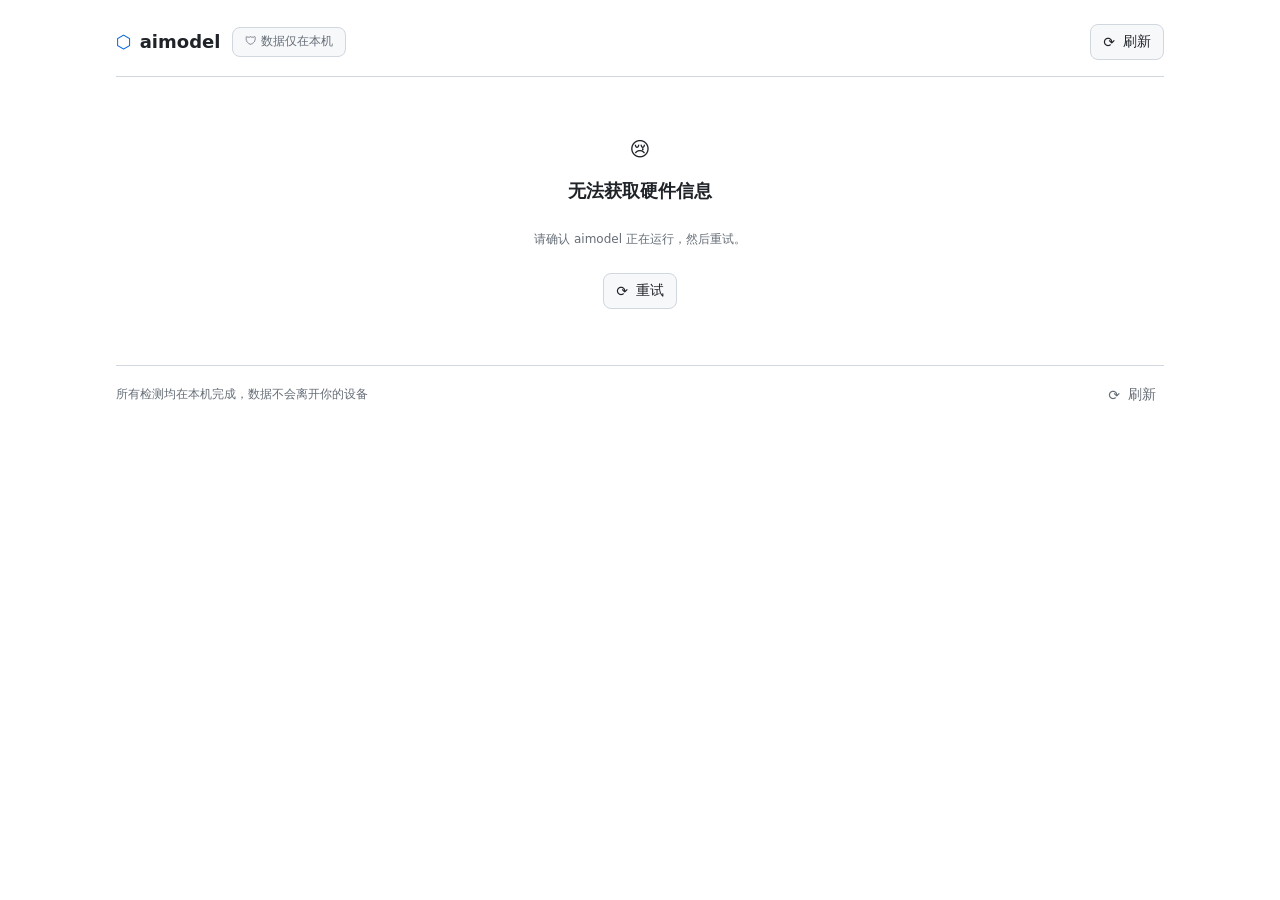
==== product/web/index.html @ aad2853d "refactor: 按「变与不变」分三层目录——.role-system/（不变）+ product/（变） 本仓库的主要目的是角色系统本身，product/ 只是它的第一个用例。原先 不变层（age" ====
<!doctype html>
<html lang="zh-CN">
    <head>
        <meta charset="UTF-8" />
        <meta name="viewport" content="width=device-width, initial-scale=1" />
        <meta name="color-scheme" content="dark light" />
        <title>aimodel · 我的电脑配置</title>
        <link rel="stylesheet" href="styles.css" />
    </head>
    <body>
        <div class="app">
            <header class="topbar">
                <div class="brand">
                    <span class="brand-mark" aria-hidden="true">⬡</span>
                    <span>aimodel</span>
                </div>
                <span class="badge-privacy">
                    <span aria-hidden="true">🛡</span>
                    数据仅在本机
                </span>
                <span class="topbar-spacer"></span>
                <button class="btn" id="refresh" type="button">
                    <span class="btn-icon" aria-hidden="true">⟳</span>
                    <span class="btn-text">刷新</span>
                </button>
                <!-- 屏幕阅读器播报（design-system §7） -->
                <span class="sr-only" id="live" role="status" aria-live="polite">正在检测你的电脑配置…</span>
            </header>

            <main id="content" class="grid" aria-busy="true">
                <!-- 首屏骨架屏 / 报告卡片由 app.js 渲染 -->
            </main>

            <footer class="footer">
                <span id="os-line">所有检测均在本机完成，数据不会离开你的设备</span>
                <button class="btn btn-quiet" id="refresh-footer" type="button">
                    <span class="btn-icon" aria-hidden="true">⟳</span>
                    <span class="btn-text">刷新</span>
                </button>
            </footer>
        </div>
        <script src="app.js"></script>
    </body>
</html>
---- product/web/styles.css ----
/* aimodel 设计系统实现（design/design-system.md）
   所有颜色/间距/圆角走 CSS 变量，脚本只切换类名，不内联硬编码颜色。 */

:root {
    --bg: #0e1116;
    --surface: #161b22;
    --border: #262c36;
    --text: #e6edf3;
    --text-muted: #8b949e;
    --accent: #2f81f7;
    --success: #3fb950;
    --warn: #d29922;
    --danger: #f85149;

    --space-1: 4px;
    --space-2: 8px;
    --space-3: 12px;
    --space-4: 16px;
    --space-6: 24px;
    --space-8: 32px;

    --radius-card: 12px;
    --radius-control: 8px;

    --font-sans: system-ui, -apple-system, 'PingFang SC', 'Microsoft YaHei', sans-serif;
    --font-mono: ui-monospace, Consolas, monospace;
}

@media (prefers-color-scheme: light) {
    :root {
        --bg: #ffffff;
        --surface: #f6f8fa;
        --border: #d0d7de;
        --text: #1f2328;
        --text-muted: #656d76;
        --accent: #0969da;
        --success: #1a7f37;
        --warn: #9a6700;
        --danger: #cf222e;
    }
}

* {
    box-sizing: border-box;
}

html,
body {
    margin: 0;
    padding: 0;
    background: var(--bg);
    color: var(--text);
    font-family: var(--font-sans);
    font-size: 14px;
    line-height: 1.6;
}

.app {
    max-width: 1080px;
    margin: 0 auto;
    padding: var(--space-6) var(--space-4) var(--space-8);
}

/* ---- 顶栏 ---- */
.topbar {
    display: flex;
    align-items: center;
    gap: var(--space-3);
    flex-wrap: wrap;
    padding-bottom: var(--space-4);
    border-bottom: 1px solid var(--border);
}

.brand {
    display: flex;
    align-items: center;
    gap: var(--space-2);
    font-size: 18px;
    font-weight: 600;
}

.brand-mark {
    color: var(--accent);
}

.badge-privacy {
    display: inline-flex;
    align-items: center;
    gap: var(--space-1);
    padding: var(--space-1) var(--space-3);
    border: 1px solid var(--border);
    border-radius: var(--radius-control);
    background: var(--surface);
    color: var(--text-muted);
    font-size: 12px;
}

.topbar-spacer {
    flex: 1 1 auto;
}

.btn {
    display: inline-flex;
    align-items: center;
    gap: var(--space-2);
    padding: var(--space-2) var(--space-3);
    border: 1px solid var(--border);
    border-radius: var(--radius-control);
    background: var(--surface);
    color: var(--text);
    font-family: inherit;
    font-size: 14px;
    cursor: pointer;
}

.btn:hover {
    border-color: var(--accent);
}

.btn:focus-visible {
    outline: 2px solid var(--accent);
    outline-offset: 2px;
}

.btn:disabled {
    cursor: default;
    color: var(--text-muted);
}

.btn-quiet {
    border: none;
    background: transparent;
    color: var(--text-muted);
    padding: var(--space-1) var(--space-2);
}

.spinner {
    display: inline-block;
    width: 14px;
    height: 14px;
    border: 2px solid var(--border);
    border-top-color: var(--accent);
    border-radius: 50%;
    animation: spin 0.8s linear infinite;
}

@keyframes spin {
    to {
        transform: rotate(360deg);
    }
}

.sr-only {
    position: absolute;
    width: 1px;
    height: 1px;
    overflow: hidden;
    clip: rect(0 0 0 0);
    white-space: nowrap;
}

/* ---- 网格与卡片 ---- */
.grid {
    display: grid;
    grid-template-columns: 1fr;
    gap: var(--space-4);
    margin-top: var(--space-6);
}

@media (min-width: 768px) {
    .grid {
        grid-template-columns: repeat(2, minmax(0, 1fr));
    }
}

.card {
    background: var(--surface);
    border: 1px solid var(--border);
    border-radius: var(--radius-card);
    padding: var(--space-4);
}

.card.is-refreshing {
    opacity: 0.6;
}

.card-title {
    display: flex;
    align-items: center;
    gap: var(--space-2);
    margin: 0 0 var(--space-3);
    font-size: 14px;
    font-weight: 600;
}

.card-icon {
    color: var(--accent);
}

.card-main {
    font-size: 16px;
    font-weight: 600;
    font-variant-numeric: tabular-nums;
}

.card-detail {
    color: var(--text-muted);
    font-size: 12px;
    font-variant-numeric: tabular-nums;
}

.list {
    display: flex;
    flex-direction: column;
    gap: var(--space-3);
}

.row {
    display: flex;
    align-items: baseline;
    justify-content: space-between;
    gap: var(--space-3);
}

.row-label {
    font-variant-numeric: tabular-nums;
    overflow: hidden;
    text-overflow: ellipsis;
    white-space: nowrap;
}

.row-value {
    color: var(--text-muted);
    font-size: 12px;
    font-variant-numeric: tabular-nums;
    white-space: nowrap;
}

.row-note {
    color: var(--warn);
    font-size: 12px;
}

.scroll-area {
    max-height: 168px;
    overflow-y: auto;
}

.mono {
    font-family: var(--font-mono);
}

/* ---- 进度条 ---- */
.bar {
    height: 8px;
    margin-top: var(--space-2);
    border-radius: 999px;
    background: var(--border);
    overflow: hidden;
}

.bar-fill {
    height: 100%;
    border-radius: 999px;
    background: var(--accent);
}

.bar-fill.is-warn {
    background: var(--warn);
}

.bar-fill.is-danger {
    background: var(--danger);
}

/* ---- 状态点 ---- */
.dot {
    display: inline-block;
    width: 8px;
    height: 8px;
    margin-right: var(--space-2);
    border-radius: 50%;
    background: var(--text-muted);
}

.dot.is-ok {
    background: var(--success);
}

.dot.is-busy {
    background: var(--accent);
}

.dot.is-bad {
    background: var(--danger);
}

/* ---- 空态 / 错误态 / 骨架屏 ---- */
.state {
    display: flex;
    flex-direction: column;
    align-items: center;
    justify-content: center;
    gap: var(--space-2);
    padding: var(--space-4) var(--space-2);
    color: var(--text-muted);
    text-align: center;
}

.state-icon {
    font-size: 20px;
}

.skeleton-line {
    height: 12px;
    width: 100%;
    margin-bottom: var(--space-2);
    border-radius: var(--radius-control);
    background: var(--border);
    animation: pulse 1.2s ease-in-out infinite;
}

.skeleton-line.is-short {
    width: 60%;
}

.skeleton-block {
    background: var(--surface);
    border: 1px solid var(--border);
    border-radius: var(--radius-card);
    padding: var(--space-4);
}

@keyframes pulse {
    0%,
    100% {
        opacity: 1;
    }
    50% {
        opacity: 0.45;
    }
}

/* ---- 全局错误态 ---- */
.global-error {
    grid-column: 1 / -1;
    display: flex;
    flex-direction: column;
    align-items: center;
    gap: var(--space-3);
    padding: var(--space-8) var(--space-4);
    text-align: center;
}

.global-error-title {
    margin: 0;
    font-size: 18px;
    font-weight: 600;
}

/* ---- 页脚 ---- */
.footer {
    display: flex;
    align-items: center;
    justify-content: space-between;
    gap: var(--space-3);
    flex-wrap: wrap;
    margin-top: var(--space-6);
    padding-top: var(--space-4);
    border-top: 1px solid var(--border);
    color: var(--text-muted);
    font-size: 12px;
}
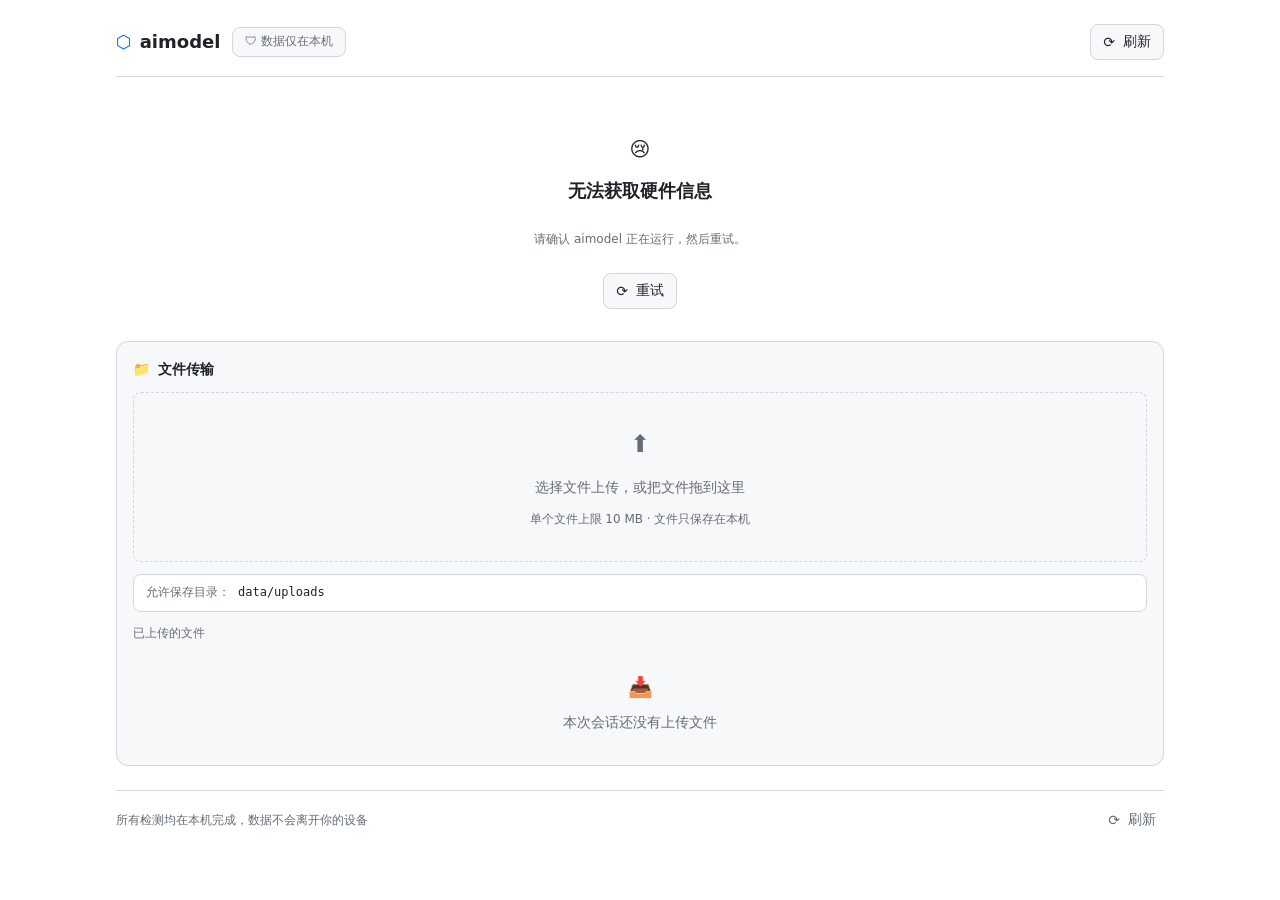
==== commit 7519a538: "feat(file-transfer): 补齐文件传输界面（拖放上传 / 下载列表） 上一提交仅落地了文件传输服务端与 HTTP 接口，界面一直缺失。 本次按 design/file-transfer" ====
--- a/product/web/index.html
+++ b/product/web/index.html
@@ -31,6 +31,17 @@
                 <!-- 首屏骨架屏 / 报告卡片由 app.js 渲染 -->
             </main>
 
+            <!-- 文件传输（design/file-transfer-ui.md）：工具栏/附加功能分组 -->
+            <section class="card" id="transfer" aria-labelledby="transfer-title">
+                <h2 class="card-title" id="transfer-title">
+                    <span class="card-icon" aria-hidden="true">📁</span>
+                    文件传输
+                </h2>
+                <div class="list" id="transfer-body">
+                    <!-- 拖放区 / 上传状态 / 保存位置 / 下载列表由 app.js 渲染 -->
+                </div>
+            </section>
+
             <footer class="footer">
                 <span id="os-line">所有检测均在本机完成，数据不会离开你的设备</span>
                 <button class="btn btn-quiet" id="refresh-footer" type="button">
--- a/product/web/styles.css
+++ b/product/web/styles.css
@@ -371,3 +371,107 @@
     color: var(--text-muted);
     font-size: 12px;
 }
+
+/* ---- 文件传输（design/file-transfer-ui.md）---- */
+
+/* 拖放区：虚线上边框的空状态容器，dragover 时高亮 */
+.dropzone {
+    display: flex;
+    flex-direction: column;
+    align-items: center;
+    gap: var(--space-3);
+    padding: var(--space-8) var(--space-4);
+    border: 1px dashed var(--border);
+    border-radius: var(--radius-control);
+    color: var(--text-muted);
+    text-align: center;
+    transition: border-color 0.15s ease, background 0.15s ease;
+}
+
+.dropzone.is-over {
+    border-color: var(--accent);
+    color: var(--text);
+}
+
+.dropzone-icon {
+    font-size: 24px;
+}
+
+.dropzone-hint {
+    font-size: 12px;
+}
+
+/* 已选文件条：文件名 + 体积，右侧留给操作按钮 */
+.file-row {
+    display: flex;
+    align-items: center;
+    justify-content: space-between;
+    gap: var(--space-3);
+    flex-wrap: wrap;
+}
+
+.file-name {
+    overflow: hidden;
+    text-overflow: ellipsis;
+    white-space: nowrap;
+    font-variant-numeric: tabular-nums;
+}
+
+/* 上传状态：成功/失败均用文案 + 语义色，不暴露服务端内部细节 */
+.upload-status {
+    display: flex;
+    align-items: baseline;
+    gap: var(--space-2);
+    font-size: 12px;
+}
+
+.upload-status.is-ok {
+    color: var(--success);
+}
+
+.upload-status.is-bad {
+    color: var(--danger);
+}
+
+.upload-status.is-busy {
+    color: var(--text-muted);
+}
+
+/* 下载列表：每行一个已上传文件 + 下载按钮 */
+.download-row {
+    display: flex;
+    align-items: center;
+    justify-content: space-between;
+    gap: var(--space-3);
+    flex-wrap: wrap;
+}
+
+/* 保存位置提示：只显示授权目录名，不展示绝对路径（界面稿 §2、§6） */
+.saved-place {
+    display: flex;
+    align-items: baseline;
+    gap: var(--space-2);
+    padding: var(--space-2) var(--space-3);
+    border: 1px solid var(--border);
+    border-radius: var(--radius-control);
+    background: var(--bg);
+    font-size: 12px;
+    color: var(--text-muted);
+}
+
+.saved-place-label {
+    flex: none;
+}
+
+.saved-place-value {
+    color: var(--text);
+    font-family: var(--font-mono);
+    overflow: hidden;
+    text-overflow: ellipsis;
+    white-space: nowrap;
+}
+
+.btn-sm {
+    padding: var(--space-1) var(--space-3);
+    font-size: 12px;
+}
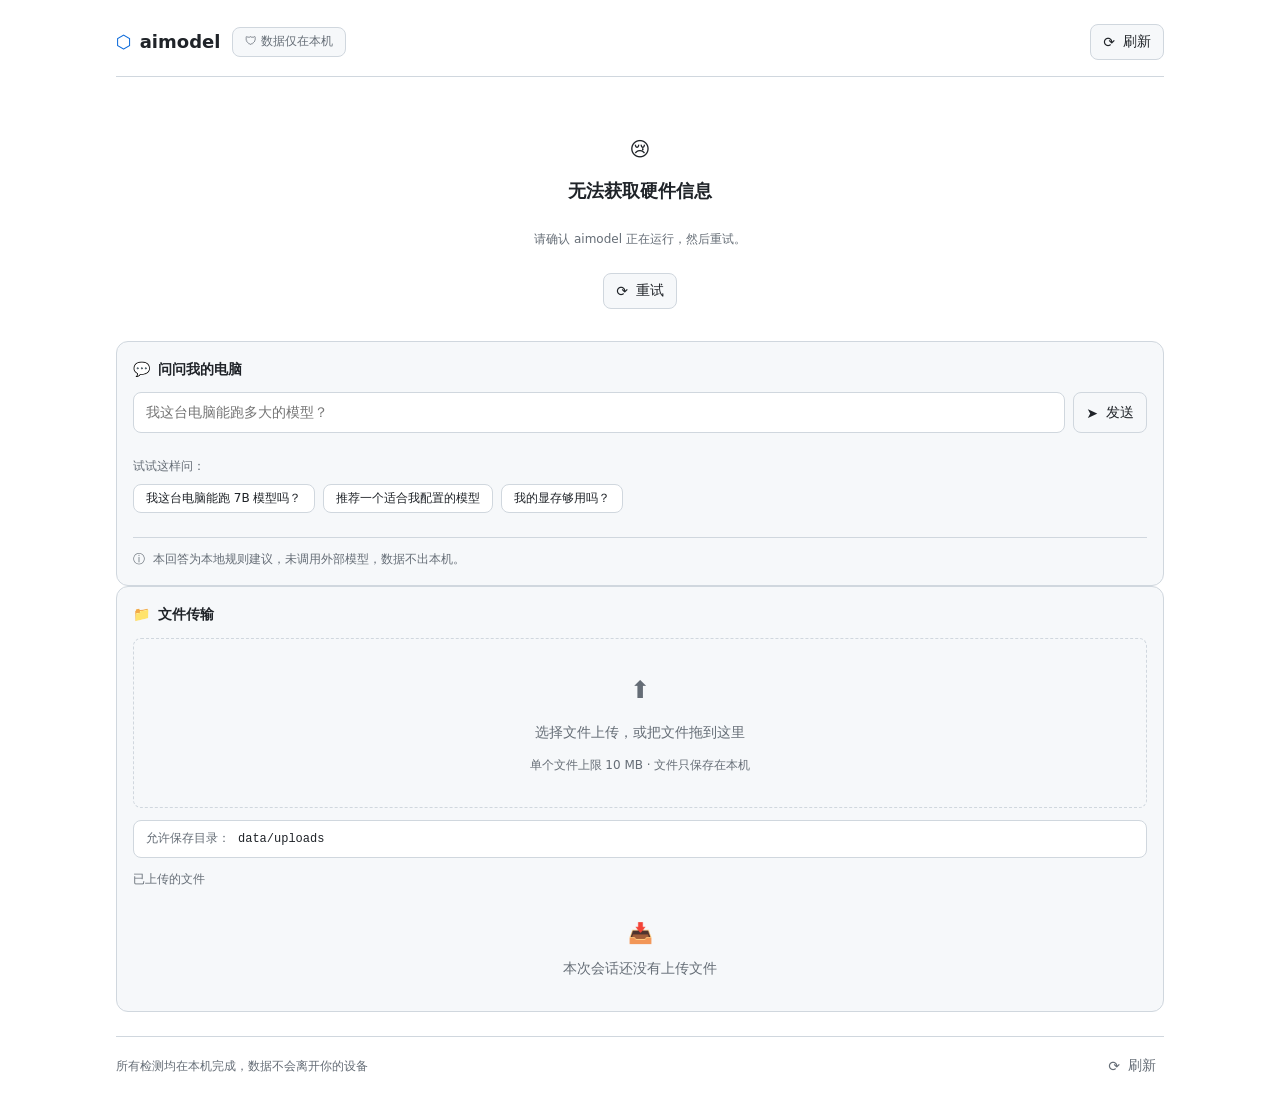
==== commit 0a9f94c1: "feat(chat): 新增本地规则式「问问我的电脑」建议能力 按 G1→G3 门禁补齐聊天系统的实现与留痕（PRD/契约此前已就位）：  后端（C++11，无外部依赖） - 新增 include/a" ====
--- a/product/web/index.html
+++ b/product/web/index.html
@@ -31,6 +31,17 @@
                 <!-- 首屏骨架屏 / 报告卡片由 app.js 渲染 -->
             </main>
 
+            <!-- 聊天/推荐（design/screens/chat-recommend.md）：看完配置后自然发问 -->
+            <section class="card" id="chat" aria-labelledby="chat-title">
+                <h2 class="card-title" id="chat-title">
+                    <span class="card-icon" aria-hidden="true">💬</span>
+                    问问我的电脑
+                </h2>
+                <div class="list" id="chat-body">
+                    <!-- 输入框 / 快捷问题 / 结果由 app.js 渲染 -->
+                </div>
+            </section>
+
             <!-- 文件传输（design/file-transfer-ui.md）：工具栏/附加功能分组 -->
             <section class="card" id="transfer" aria-labelledby="transfer-title">
                 <h2 class="card-title" id="transfer-title">
--- a/product/web/styles.css
+++ b/product/web/styles.css
@@ -475,3 +475,163 @@
     padding: var(--space-1) var(--space-3);
     font-size: 12px;
 }
+
+/* ---- 聊天/推荐（design/screens/chat-recommend.md）---- */
+
+/* 输入区：输入框 + 发送按钮 */
+.chat-composer {
+    display: flex;
+    gap: var(--space-2);
+    align-items: stretch;
+}
+
+.chat-input {
+    flex: 1 1 auto;
+    min-width: 0;
+    padding: var(--space-2) var(--space-3);
+    border: 1px solid var(--border);
+    border-radius: var(--radius-control);
+    background: var(--bg);
+    color: var(--text);
+    font: inherit;
+    font-size: 14px;
+}
+
+.chat-input:focus {
+    outline: 2px solid var(--accent);
+    outline-offset: 1px;
+}
+
+.chat-send {
+    flex: none;
+}
+
+/* 快捷问题：降低首用门槛 */
+.chat-examples {
+    margin-top: var(--space-3);
+}
+
+.chat-examples-label {
+    font-size: 12px;
+    color: var(--text-muted);
+    margin-bottom: var(--space-2);
+}
+
+.chat-chips {
+    display: flex;
+    flex-wrap: wrap;
+    gap: var(--space-2);
+}
+
+.chip {
+    padding: var(--space-1) var(--space-3);
+    border: 1px solid var(--border);
+    border-radius: var(--radius-control);
+    background: var(--bg);
+    color: var(--text);
+    font: inherit;
+    font-size: 12px;
+    cursor: pointer;
+}
+
+.chip:hover {
+    border-color: var(--accent);
+}
+
+.chip:focus-visible {
+    outline: 2px solid var(--accent);
+    outline-offset: 1px;
+}
+
+/* 结果区 */
+.chat-result {
+    margin-top: var(--space-4);
+    display: flex;
+    flex-direction: column;
+    gap: var(--space-3);
+}
+
+/* 分类徽标：色 + 文字并存（design-system §7） */
+.chat-badge {
+    align-self: flex-start;
+    padding: var(--space-1) var(--space-3);
+    border-radius: var(--radius-control);
+    border: 1px solid var(--border);
+    font-size: 13px;
+    font-weight: 600;
+}
+
+.chat-badge.is-ok {
+    color: var(--success);
+    border-color: var(--success);
+}
+
+.chat-badge.is-warn {
+    color: var(--warn);
+    border-color: var(--warn);
+}
+
+.chat-badge.is-bad {
+    color: var(--danger);
+    border-color: var(--danger);
+}
+
+.chat-reason {
+    margin: 0;
+    line-height: 1.7;
+    color: var(--text);
+}
+
+.chat-section-title {
+    font-size: 12px;
+    color: var(--text-muted);
+    margin-top: var(--space-2);
+}
+
+.chat-steps {
+    margin: 0;
+    padding-left: var(--space-6);
+    display: flex;
+    flex-direction: column;
+    gap: var(--space-2);
+}
+
+.chat-step-title {
+    font-weight: 600;
+}
+
+.chat-step-detail {
+    font-size: 12px;
+    color: var(--text-muted);
+}
+
+.chat-step-action {
+    font-size: 13px;
+    line-height: 1.6;
+}
+
+.chat-error {
+    margin-top: var(--space-4);
+    display: flex;
+    flex-direction: column;
+    align-items: center;
+    gap: var(--space-2);
+    text-align: center;
+}
+
+/* 隐私说明：常驻结果区底部 */
+.chat-privacy {
+    margin-top: var(--space-3);
+    padding-top: var(--space-3);
+    border-top: 1px solid var(--border);
+    display: flex;
+    align-items: baseline;
+    gap: var(--space-2);
+    font-size: 12px;
+    color: var(--text-muted);
+}
+
+.chat-privacy-icon {
+    flex: none;
+}
+
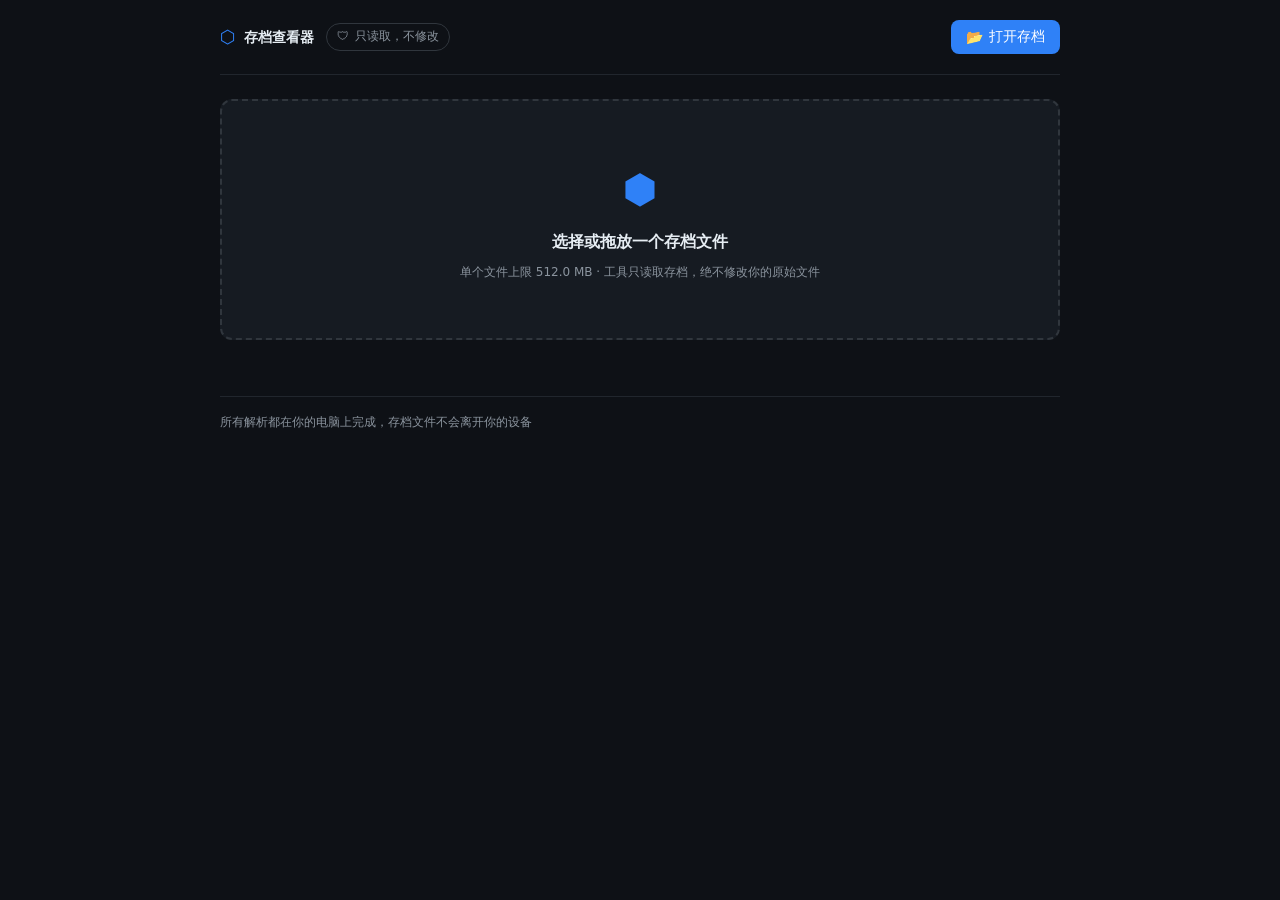
==== commit 469db1b1: "feat(save-inspector): 实现核心解析库、本地服务与界面，G2 合入门禁放行 三个实现角色并行产出（目录互不重叠），reviewer 按分工种清单审查后放行 G2。 `.role-s" ====
--- a/product/web/index.html
+++ b/product/web/index.html
@@ -4,7 +4,7 @@
         <meta charset="UTF-8" />
         <meta name="viewport" content="width=device-width, initial-scale=1" />
         <meta name="color-scheme" content="dark light" />
-        <title>aimodel · 我的电脑配置</title>
+        <title>存档查看器 · 看懂你的存档</title>
         <link rel="stylesheet" href="styles.css" />
     </head>
     <body>
@@ -12,53 +12,27 @@
             <header class="topbar">
                 <div class="brand">
                     <span class="brand-mark" aria-hidden="true">⬡</span>
-                    <span>aimodel</span>
+                    <span>存档查看器</span>
                 </div>
                 <span class="badge-privacy">
                     <span aria-hidden="true">🛡</span>
-                    数据仅在本机
+                    只读取，不修改
                 </span>
                 <span class="topbar-spacer"></span>
-                <button class="btn" id="refresh" type="button">
-                    <span class="btn-icon" aria-hidden="true">⟳</span>
-                    <span class="btn-text">刷新</span>
+                <button class="btn" id="open-btn" type="button">
+                    <span class="btn-icon" aria-hidden="true">📂</span>
+                    <span class="btn-text">打开存档</span>
                 </button>
-                <!-- 屏幕阅读器播报（design-system §7） -->
-                <span class="sr-only" id="live" role="status" aria-live="polite">正在检测你的电脑配置…</span>
+                <span class="sr-only" id="live" role="status" aria-live="polite"></span>
             </header>
 
-            <main id="content" class="grid" aria-busy="true">
-                <!-- 首屏骨架屏 / 报告卡片由 app.js 渲染 -->
+            <!-- 未选择文件：首屏空态（设计稿 slot-list.md §2） -->
+            <main id="stage" class="stage">
+                <!-- 由 app.js 渲染 -->
             </main>
 
-            <!-- 聊天/推荐（design/screens/chat-recommend.md）：看完配置后自然发问 -->
-            <section class="card" id="chat" aria-labelledby="chat-title">
-                <h2 class="card-title" id="chat-title">
-                    <span class="card-icon" aria-hidden="true">💬</span>
-                    问问我的电脑
-                </h2>
-                <div class="list" id="chat-body">
-                    <!-- 输入框 / 快捷问题 / 结果由 app.js 渲染 -->
-                </div>
-            </section>
-
-            <!-- 文件传输（design/file-transfer-ui.md）：工具栏/附加功能分组 -->
-            <section class="card" id="transfer" aria-labelledby="transfer-title">
-                <h2 class="card-title" id="transfer-title">
-                    <span class="card-icon" aria-hidden="true">📁</span>
-                    文件传输
-                </h2>
-                <div class="list" id="transfer-body">
-                    <!-- 拖放区 / 上传状态 / 保存位置 / 下载列表由 app.js 渲染 -->
-                </div>
-            </section>
-
             <footer class="footer">
-                <span id="os-line">所有检测均在本机完成，数据不会离开你的设备</span>
-                <button class="btn btn-quiet" id="refresh-footer" type="button">
-                    <span class="btn-icon" aria-hidden="true">⟳</span>
-                    <span class="btn-text">刷新</span>
-                </button>
+                <span>所有解析都在你的电脑上完成，存档文件不会离开你的设备</span>
             </footer>
         </div>
         <script src="app.js"></script>
--- a/product/web/styles.css
+++ b/product/web/styles.css
@@ -1,637 +1,327 @@
-/* aimodel 设计系统实现（design/design-system.md）
-   所有颜色/间距/圆角走 CSS 变量，脚本只切换类名，不内联硬编码颜色。 */
+/* 存档查看器样式
+ * 设计系统：design/design-system.md
+ * 色彩/字号/间距均按该文档；语义色必须与文字同时出现，不单靠颜色传达状态。
+ */
 
 :root {
-    --bg: #0e1116;
-    --surface: #161b22;
-    --border: #262c36;
-    --text: #e6edf3;
-    --text-muted: #8b949e;
-    --accent: #2f81f7;
-    --success: #3fb950;
-    --warn: #d29922;
-    --danger: #f85149;
-
-    --space-1: 4px;
-    --space-2: 8px;
-    --space-3: 12px;
-    --space-4: 16px;
-    --space-6: 24px;
-    --space-8: 32px;
-
-    --radius-card: 12px;
-    --radius-control: 8px;
-
-    --font-sans: system-ui, -apple-system, 'PingFang SC', 'Microsoft YaHei', sans-serif;
-    --font-mono: ui-monospace, Consolas, monospace;
-}
-
-@media (prefers-color-scheme: light) {
-    :root {
-        --bg: #ffffff;
-        --surface: #f6f8fa;
-        --border: #d0d7de;
-        --text: #1f2328;
-        --text-muted: #656d76;
-        --accent: #0969da;
-        --success: #1a7f37;
-        --warn: #9a6700;
-        --danger: #cf222e;
-    }
-}
-
-* {
-    box-sizing: border-box;
-}
-
-html,
+    --bg: #0E1116;
+    --surface: #161B22;
+    --surface-hover: #1C2430;
+    --text: #E6EDF3;
+    --text-dim: #8B949E;
+    --accent: #2F81F7;
+    --ok: #3FB950;
+    --warn: #D29922;
+    --bad: #F85149;
+    --info: #58A6FF;
+    --radius: 8px;
+}
+
+* { box-sizing: border-box; }
+
 body {
     margin: 0;
-    padding: 0;
     background: var(--bg);
     color: var(--text);
-    font-family: var(--font-sans);
+    font-family: system-ui, -apple-system, 'PingFang SC', 'Microsoft YaHei', sans-serif;
     font-size: 14px;
     line-height: 1.6;
 }
 
 .app {
-    max-width: 1080px;
+    max-width: 880px;
     margin: 0 auto;
-    padding: var(--space-6) var(--space-4) var(--space-8);
+    padding: 0 20px 48px;
 }
 
 /* ---- 顶栏 ---- */
 .topbar {
     display: flex;
     align-items: center;
-    gap: var(--space-3);
-    flex-wrap: wrap;
-    padding-bottom: var(--space-4);
-    border-bottom: 1px solid var(--border);
-}
-
-.brand {
-    display: flex;
-    align-items: center;
-    gap: var(--space-2);
-    font-size: 18px;
-    font-weight: 600;
-}
-
-.brand-mark {
-    color: var(--accent);
-}
+    gap: 12px;
+    padding: 20px 0;
+    border-bottom: 1px solid #21262D;
+}
+
+.brand { display: flex; align-items: center; gap: 8px; font-weight: 600; }
+.brand-mark { color: var(--accent); font-size: 18px; }
 
 .badge-privacy {
     display: inline-flex;
     align-items: center;
-    gap: var(--space-1);
-    padding: var(--space-1) var(--space-3);
-    border: 1px solid var(--border);
-    border-radius: var(--radius-control);
-    background: var(--surface);
-    color: var(--text-muted);
+    gap: 6px;
+    padding: 3px 10px;
+    border: 1px solid #30363D;
+    border-radius: 999px;
+    color: var(--text-dim);
     font-size: 12px;
 }
 
-.topbar-spacer {
-    flex: 1 1 auto;
-}
-
+.topbar-spacer { flex: 1; }
+
+/* ---- 按钮 ---- */
 .btn {
     display: inline-flex;
     align-items: center;
-    gap: var(--space-2);
-    padding: var(--space-2) var(--space-3);
-    border: 1px solid var(--border);
-    border-radius: var(--radius-control);
-    background: var(--surface);
+    gap: 6px;
+    padding: 7px 14px;
+    background: var(--accent);
+    color: #fff;
+    border: 1px solid transparent;
+    border-radius: var(--radius);
+    font-size: 14px;
+    font-family: inherit;
+    cursor: pointer;
+    transition: background .15s, opacity .15s;
+}
+.btn:hover:not(:disabled) { background: #4493F8; }
+.btn:disabled { opacity: .5; cursor: not-allowed; }
+.btn:focus-visible { outline: 2px solid var(--accent); outline-offset: 2px; }
+
+.btn-quiet { background: transparent; color: var(--text-dim); border-color: #30363D; }
+.btn-quiet:hover:not(:disabled) { background: var(--surface-hover); color: var(--text); }
+.btn-sm { padding: 4px 10px; font-size: 12px; }
+
+/* ---- 主体 ---- */
+.stage { padding: 24px 0; }
+
+/* ---- 首屏空态 / 拖放区 ---- */
+.dropzone {
+    display: flex;
+    flex-direction: column;
+    align-items: center;
+    gap: 8px;
+    padding: 56px 24px;
+    background: var(--surface);
+    border: 2px dashed #30363D;
+    border-radius: 12px;
+    cursor: pointer;
+    text-align: center;
+    transition: border-color .15s, background .15s;
+}
+.dropzone:hover, .dropzone:focus-visible { border-color: var(--accent); background: var(--surface-hover); }
+.dropzone:focus-visible { outline: 2px solid var(--accent); outline-offset: 2px; }
+.dropzone.is-over { border-color: var(--accent); background: var(--surface-hover); }
+.dropzone-icon { font-size: 40px; color: var(--accent); }
+.dropzone-title { font-size: 16px; font-weight: 600; }
+.dropzone-hint { color: var(--text-dim); font-size: 12px; }
+
+/* ---- 文件信息条 ---- */
+.file-bar {
+    display: flex;
+    align-items: center;
+    gap: 12px;
+    padding: 12px 16px;
+    background: var(--surface);
+    border: 1px solid #21262D;
+    border-radius: var(--radius);
+    margin-bottom: 16px;
+}
+.file-bar-name { font-weight: 600; }
+.file-bar-meta { color: var(--text-dim); font-size: 12px; flex: 1; }
+
+/* ---- 槽位卡片：7 态 ---- */
+.slot-list { display: flex; flex-direction: column; gap: 10px; }
+
+.slot-card {
+    position: relative;
+    padding: 14px 16px 14px 20px;
+    background: var(--surface);
+    border: 1px solid #21262D;
+    border-radius: var(--radius);
+    cursor: pointer;
+    transition: background .15s, border-color .15s;
+}
+.slot-card:hover { background: var(--surface-hover); border-color: #30363D; }
+.slot-card:focus-visible { outline: 2px solid var(--accent); outline-offset: 2px; }
+
+/* 健康状态用左侧竖条编码，且**同时**有角标文字（不单靠颜色） */
+.slot-card::before {
+    content: '';
+    position: absolute;
+    left: 0; top: 0; bottom: 0;
+    width: 4px;
+    border-radius: var(--radius) 0 0 var(--radius);
+    background: var(--text-dim);
+}
+.slot-card.is-healthy::before { background: var(--ok); }
+.slot-card.is-corrupt::before { background: var(--bad); }
+.slot-card.is-empty::before { background: #30363D; }
+
+.slot-card-head { display: flex; align-items: center; gap: 10px; margin-bottom: 6px; }
+.slot-index { font-weight: 600; font-size: 15px; }
+
+.slot-badge {
+    display: inline-flex;
+    align-items: center;
+    gap: 4px;
+    padding: 2px 8px;
+    border-radius: 999px;
+    font-size: 12px;
+    border: 1px solid currentColor;
+}
+.slot-badge.is-ok { color: var(--ok); }
+.slot-badge.is-bad { color: var(--bad); }
+.slot-badge.is-empty { color: var(--text-dim); }
+
+.slot-summary { display: flex; gap: 14px; color: var(--text-dim); font-size: 13px; flex-wrap: wrap; }
+.slot-last { color: var(--text-dim); font-size: 12px; margin-top: 4px; }
+
+/* ---- 空态 ---- */
+.state {
+    display: flex;
+    flex-direction: column;
+    align-items: center;
+    gap: 6px;
+    padding: 40px 24px;
+    background: var(--surface);
+    border: 1px dashed #30363D;
+    border-radius: var(--radius);
+    color: var(--text-dim);
+    text-align: center;
+}
+.state-icon { font-size: 32px; }
+.state-hint { font-size: 12px; }
+.state-inline { color: var(--text-dim); padding: 8px 0; }
+
+/* ---- 卡片 ---- */
+.card {
+    background: var(--surface);
+    border: 1px solid #21262D;
+    border-radius: var(--radius);
+    padding: 16px;
+    margin-bottom: 14px;
+}
+.card-title { margin: 0 0 10px; font-size: 16px; font-weight: 600; }
+
+.row {
+    display: flex;
+    justify-content: space-between;
+    gap: 12px;
+    padding: 6px 0;
+    border-bottom: 1px solid #21262D;
+}
+.row:last-child { border-bottom: none; }
+.row-label { color: var(--text-dim); }
+.row-value { font-variant-numeric: tabular-nums; }
+
+.list { display: flex; flex-direction: column; }
+
+.chips { display: flex; flex-wrap: wrap; gap: 6px; padding: 4px 0; }
+.chip {
+    padding: 3px 10px;
+    border: 1px solid #30363D;
+    border-radius: 999px;
+    font-size: 12px;
     color: var(--text);
-    font-family: inherit;
-    font-size: 14px;
-    cursor: pointer;
-}
-
-.btn:hover {
-    border-color: var(--accent);
-}
-
-.btn:focus-visible {
-    outline: 2px solid var(--accent);
-    outline-offset: 2px;
-}
-
-.btn:disabled {
-    cursor: default;
-    color: var(--text-muted);
-}
-
-.btn-quiet {
-    border: none;
-    background: transparent;
-    color: var(--text-muted);
-    padding: var(--space-1) var(--space-2);
-}
-
-.spinner {
-    display: inline-block;
-    width: 14px;
-    height: 14px;
-    border: 2px solid var(--border);
-    border-top-color: var(--accent);
-    border-radius: 50%;
-    animation: spin 0.8s linear infinite;
-}
-
-@keyframes spin {
-    to {
-        transform: rotate(360deg);
-    }
-}
-
+}
+.chip-ach { border-color: var(--ok); color: var(--ok); }
+
+/* ---- 诊断条目：三段式 ---- */
+.diagnostic {
+    padding: 14px 16px;
+    background: var(--surface);
+    border: 1px solid #21262D;
+    border-left: 4px solid var(--text-dim);
+    border-radius: var(--radius);
+    margin-bottom: 10px;
+}
+.diagnostic.is-info { border-left-color: var(--info); }
+.diagnostic.is-warn { border-left-color: var(--warn); }
+.diagnostic.is-bad { border-left-color: var(--bad); }
+
+.diagnostic-head { display: flex; align-items: center; gap: 8px; margin-bottom: 6px; flex-wrap: wrap; }
+.diagnostic-icon { font-size: 15px; }
+.diagnostic.is-info .diagnostic-icon { color: var(--info); }
+.diagnostic.is-warn .diagnostic-icon { color: var(--warn); }
+.diagnostic.is-bad .diagnostic-icon { color: var(--bad); }
+
+/* 严重级同时用文字标注，不单靠颜色 */
+.diagnostic-level {
+    padding: 1px 8px;
+    border-radius: 999px;
+    font-size: 11px;
+    border: 1px solid currentColor;
+}
+.diagnostic.is-info .diagnostic-level { color: var(--info); }
+.diagnostic.is-warn .diagnostic-level { color: var(--warn); }
+.diagnostic.is-bad .diagnostic-level { color: var(--bad); }
+
+.diagnostic-title { font-weight: 600; font-size: 15px; }
+.diagnostic-detail { margin: 0 0 8px; color: var(--text-dim); }
+.diagnostic-advice {
+    margin: 0;
+    padding: 8px 12px;
+    background: rgba(56, 139, 253, .08);
+    border-radius: 6px;
+    display: flex;
+    gap: 8px;
+}
+.diagnostic-arrow { color: var(--accent); font-weight: 600; }
+
+.diagnosis-lead { font-size: 15px; margin-bottom: 14px; }
+.diagnosis-actions { display: flex; gap: 10px; margin-top: 16px; flex-wrap: wrap; }
+
+.inline-note {
+    padding: 10px 14px;
+    border-radius: var(--radius);
+    margin-bottom: 14px;
+    font-size: 13px;
+}
+.inline-note.is-info { background: rgba(88, 166, 255, .1); color: var(--info); }
+
+/* ---- 详情 ---- */
+.detail-head { display: flex; align-items: center; gap: 12px; margin-bottom: 14px; flex-wrap: wrap; }
+.detail-index { font-size: 18px; font-weight: 600; }
+.detail-actions { display: flex; align-items: center; gap: 10px; flex-wrap: wrap; }
+.detail-message { color: var(--text-dim); font-size: 13px; }
+
+/* ---- 骨架屏 ---- */
+.skeleton-card { padding: 18px 16px; }
+.skeleton-line {
+    height: 12px;
+    margin-bottom: 8px;
+    border-radius: 4px;
+    background: linear-gradient(90deg, #21262D 25%, #2D333B 50%, #21262D 75%);
+    background-size: 200% 100%;
+    animation: shimmer 1.4s infinite;
+}
+.skeleton-line.is-short { width: 40%; }
+@keyframes shimmer {
+    0% { background-position: 200% 0; }
+    100% { background-position: -200% 0; }
+}
+
+.global-error {
+    margin-top: 12px;
+    padding: 12px 16px;
+    border: 1px solid var(--bad);
+    border-radius: var(--radius);
+    color: var(--bad);
+    font-size: 13px;
+}
+
+/* ---- 页脚 ---- */
+.footer {
+    margin-top: 32px;
+    padding-top: 16px;
+    border-top: 1px solid #21262D;
+    color: var(--text-dim);
+    font-size: 12px;
+}
+
+/* ---- 可访问性 ---- */
 .sr-only {
     position: absolute;
-    width: 1px;
-    height: 1px;
+    width: 1px; height: 1px;
+    padding: 0; margin: -1px;
     overflow: hidden;
-    clip: rect(0 0 0 0);
+    clip: rect(0, 0, 0, 0);
     white-space: nowrap;
-}
-
-/* ---- 网格与卡片 ---- */
-.grid {
-    display: grid;
-    grid-template-columns: 1fr;
-    gap: var(--space-4);
-    margin-top: var(--space-6);
-}
-
-@media (min-width: 768px) {
-    .grid {
-        grid-template-columns: repeat(2, minmax(0, 1fr));
-    }
-}
-
-.card {
-    background: var(--surface);
-    border: 1px solid var(--border);
-    border-radius: var(--radius-card);
-    padding: var(--space-4);
-}
-
-.card.is-refreshing {
-    opacity: 0.6;
-}
-
-.card-title {
-    display: flex;
-    align-items: center;
-    gap: var(--space-2);
-    margin: 0 0 var(--space-3);
-    font-size: 14px;
-    font-weight: 600;
-}
-
-.card-icon {
-    color: var(--accent);
-}
-
-.card-main {
-    font-size: 16px;
-    font-weight: 600;
-    font-variant-numeric: tabular-nums;
-}
-
-.card-detail {
-    color: var(--text-muted);
-    font-size: 12px;
-    font-variant-numeric: tabular-nums;
-}
-
-.list {
-    display: flex;
-    flex-direction: column;
-    gap: var(--space-3);
-}
-
-.row {
-    display: flex;
-    align-items: baseline;
-    justify-content: space-between;
-    gap: var(--space-3);
-}
-
-.row-label {
-    font-variant-numeric: tabular-nums;
-    overflow: hidden;
-    text-overflow: ellipsis;
-    white-space: nowrap;
-}
-
-.row-value {
-    color: var(--text-muted);
-    font-size: 12px;
-    font-variant-numeric: tabular-nums;
-    white-space: nowrap;
-}
-
-.row-note {
-    color: var(--warn);
-    font-size: 12px;
-}
-
-.scroll-area {
-    max-height: 168px;
-    overflow-y: auto;
-}
-
-.mono {
-    font-family: var(--font-mono);
-}
-
-/* ---- 进度条 ---- */
-.bar {
-    height: 8px;
-    margin-top: var(--space-2);
-    border-radius: 999px;
-    background: var(--border);
-    overflow: hidden;
-}
-
-.bar-fill {
-    height: 100%;
-    border-radius: 999px;
-    background: var(--accent);
-}
-
-.bar-fill.is-warn {
-    background: var(--warn);
-}
-
-.bar-fill.is-danger {
-    background: var(--danger);
-}
-
-/* ---- 状态点 ---- */
-.dot {
-    display: inline-block;
-    width: 8px;
-    height: 8px;
-    margin-right: var(--space-2);
-    border-radius: 50%;
-    background: var(--text-muted);
-}
-
-.dot.is-ok {
-    background: var(--success);
-}
-
-.dot.is-busy {
-    background: var(--accent);
-}
-
-.dot.is-bad {
-    background: var(--danger);
-}
-
-/* ---- 空态 / 错误态 / 骨架屏 ---- */
-.state {
-    display: flex;
-    flex-direction: column;
-    align-items: center;
-    justify-content: center;
-    gap: var(--space-2);
-    padding: var(--space-4) var(--space-2);
-    color: var(--text-muted);
-    text-align: center;
-}
-
-.state-icon {
-    font-size: 20px;
-}
-
-.skeleton-line {
-    height: 12px;
-    width: 100%;
-    margin-bottom: var(--space-2);
-    border-radius: var(--radius-control);
-    background: var(--border);
-    animation: pulse 1.2s ease-in-out infinite;
-}
-
-.skeleton-line.is-short {
-    width: 60%;
-}
-
-.skeleton-block {
-    background: var(--surface);
-    border: 1px solid var(--border);
-    border-radius: var(--radius-card);
-    padding: var(--space-4);
-}
-
-@keyframes pulse {
-    0%,
-    100% {
-        opacity: 1;
-    }
-    50% {
-        opacity: 0.45;
-    }
-}
-
-/* ---- 全局错误态 ---- */
-.global-error {
-    grid-column: 1 / -1;
-    display: flex;
-    flex-direction: column;
-    align-items: center;
-    gap: var(--space-3);
-    padding: var(--space-8) var(--space-4);
-    text-align: center;
-}
-
-.global-error-title {
-    margin: 0;
-    font-size: 18px;
-    font-weight: 600;
-}
-
-/* ---- 页脚 ---- */
-.footer {
-    display: flex;
-    align-items: center;
-    justify-content: space-between;
-    gap: var(--space-3);
-    flex-wrap: wrap;
-    margin-top: var(--space-6);
-    padding-top: var(--space-4);
-    border-top: 1px solid var(--border);
-    color: var(--text-muted);
-    font-size: 12px;
-}
-
-/* ---- 文件传输（design/file-transfer-ui.md）---- */
-
-/* 拖放区：虚线上边框的空状态容器，dragover 时高亮 */
-.dropzone {
-    display: flex;
-    flex-direction: column;
-    align-items: center;
-    gap: var(--space-3);
-    padding: var(--space-8) var(--space-4);
-    border: 1px dashed var(--border);
-    border-radius: var(--radius-control);
-    color: var(--text-muted);
-    text-align: center;
-    transition: border-color 0.15s ease, background 0.15s ease;
-}
-
-.dropzone.is-over {
-    border-color: var(--accent);
-    color: var(--text);
-}
-
-.dropzone-icon {
-    font-size: 24px;
-}
-
-.dropzone-hint {
-    font-size: 12px;
-}
-
-/* 已选文件条：文件名 + 体积，右侧留给操作按钮 */
-.file-row {
-    display: flex;
-    align-items: center;
-    justify-content: space-between;
-    gap: var(--space-3);
-    flex-wrap: wrap;
-}
-
-.file-name {
-    overflow: hidden;
-    text-overflow: ellipsis;
-    white-space: nowrap;
-    font-variant-numeric: tabular-nums;
-}
-
-/* 上传状态：成功/失败均用文案 + 语义色，不暴露服务端内部细节 */
-.upload-status {
-    display: flex;
-    align-items: baseline;
-    gap: var(--space-2);
-    font-size: 12px;
-}
-
-.upload-status.is-ok {
-    color: var(--success);
-}
-
-.upload-status.is-bad {
-    color: var(--danger);
-}
-
-.upload-status.is-busy {
-    color: var(--text-muted);
-}
-
-/* 下载列表：每行一个已上传文件 + 下载按钮 */
-.download-row {
-    display: flex;
-    align-items: center;
-    justify-content: space-between;
-    gap: var(--space-3);
-    flex-wrap: wrap;
-}
-
-/* 保存位置提示：只显示授权目录名，不展示绝对路径（界面稿 §2、§6） */
-.saved-place {
-    display: flex;
-    align-items: baseline;
-    gap: var(--space-2);
-    padding: var(--space-2) var(--space-3);
-    border: 1px solid var(--border);
-    border-radius: var(--radius-control);
-    background: var(--bg);
-    font-size: 12px;
-    color: var(--text-muted);
-}
-
-.saved-place-label {
-    flex: none;
-}
-
-.saved-place-value {
-    color: var(--text);
-    font-family: var(--font-mono);
-    overflow: hidden;
-    text-overflow: ellipsis;
-    white-space: nowrap;
-}
-
-.btn-sm {
-    padding: var(--space-1) var(--space-3);
-    font-size: 12px;
-}
-
-/* ---- 聊天/推荐（design/screens/chat-recommend.md）---- */
-
-/* 输入区：输入框 + 发送按钮 */
-.chat-composer {
-    display: flex;
-    gap: var(--space-2);
-    align-items: stretch;
-}
-
-.chat-input {
-    flex: 1 1 auto;
-    min-width: 0;
-    padding: var(--space-2) var(--space-3);
-    border: 1px solid var(--border);
-    border-radius: var(--radius-control);
-    background: var(--bg);
-    color: var(--text);
-    font: inherit;
-    font-size: 14px;
-}
-
-.chat-input:focus {
-    outline: 2px solid var(--accent);
-    outline-offset: 1px;
-}
-
-.chat-send {
-    flex: none;
-}
-
-/* 快捷问题：降低首用门槛 */
-.chat-examples {
-    margin-top: var(--space-3);
-}
-
-.chat-examples-label {
-    font-size: 12px;
-    color: var(--text-muted);
-    margin-bottom: var(--space-2);
-}
-
-.chat-chips {
-    display: flex;
-    flex-wrap: wrap;
-    gap: var(--space-2);
-}
-
-.chip {
-    padding: var(--space-1) var(--space-3);
-    border: 1px solid var(--border);
-    border-radius: var(--radius-control);
-    background: var(--bg);
-    color: var(--text);
-    font: inherit;
-    font-size: 12px;
-    cursor: pointer;
-}
-
-.chip:hover {
-    border-color: var(--accent);
-}
-
-.chip:focus-visible {
-    outline: 2px solid var(--accent);
-    outline-offset: 1px;
-}
-
-/* 结果区 */
-.chat-result {
-    margin-top: var(--space-4);
-    display: flex;
-    flex-direction: column;
-    gap: var(--space-3);
-}
-
-/* 分类徽标：色 + 文字并存（design-system §7） */
-.chat-badge {
-    align-self: flex-start;
-    padding: var(--space-1) var(--space-3);
-    border-radius: var(--radius-control);
-    border: 1px solid var(--border);
-    font-size: 13px;
-    font-weight: 600;
-}
-
-.chat-badge.is-ok {
-    color: var(--success);
-    border-color: var(--success);
-}
-
-.chat-badge.is-warn {
-    color: var(--warn);
-    border-color: var(--warn);
-}
-
-.chat-badge.is-bad {
-    color: var(--danger);
-    border-color: var(--danger);
-}
-
-.chat-reason {
-    margin: 0;
-    line-height: 1.7;
-    color: var(--text);
-}
-
-.chat-section-title {
-    font-size: 12px;
-    color: var(--text-muted);
-    margin-top: var(--space-2);
-}
-
-.chat-steps {
-    margin: 0;
-    padding-left: var(--space-6);
-    display: flex;
-    flex-direction: column;
-    gap: var(--space-2);
-}
-
-.chat-step-title {
-    font-weight: 600;
-}
-
-.chat-step-detail {
-    font-size: 12px;
-    color: var(--text-muted);
-}
-
-.chat-step-action {
-    font-size: 13px;
-    line-height: 1.6;
-}
-
-.chat-error {
-    margin-top: var(--space-4);
-    display: flex;
-    flex-direction: column;
-    align-items: center;
-    gap: var(--space-2);
-    text-align: center;
-}
-
-/* 隐私说明：常驻结果区底部 */
-.chat-privacy {
-    margin-top: var(--space-3);
-    padding-top: var(--space-3);
-    border-top: 1px solid var(--border);
-    display: flex;
-    align-items: baseline;
-    gap: var(--space-2);
-    font-size: 12px;
-    color: var(--text-muted);
-}
-
-.chat-privacy-icon {
-    flex: none;
-}
-
+    border: 0;
+}
+
+@media (prefers-reduced-motion: reduce) {
+    .skeleton-line { animation: none; }
+    * { transition: none !important; }
+}
